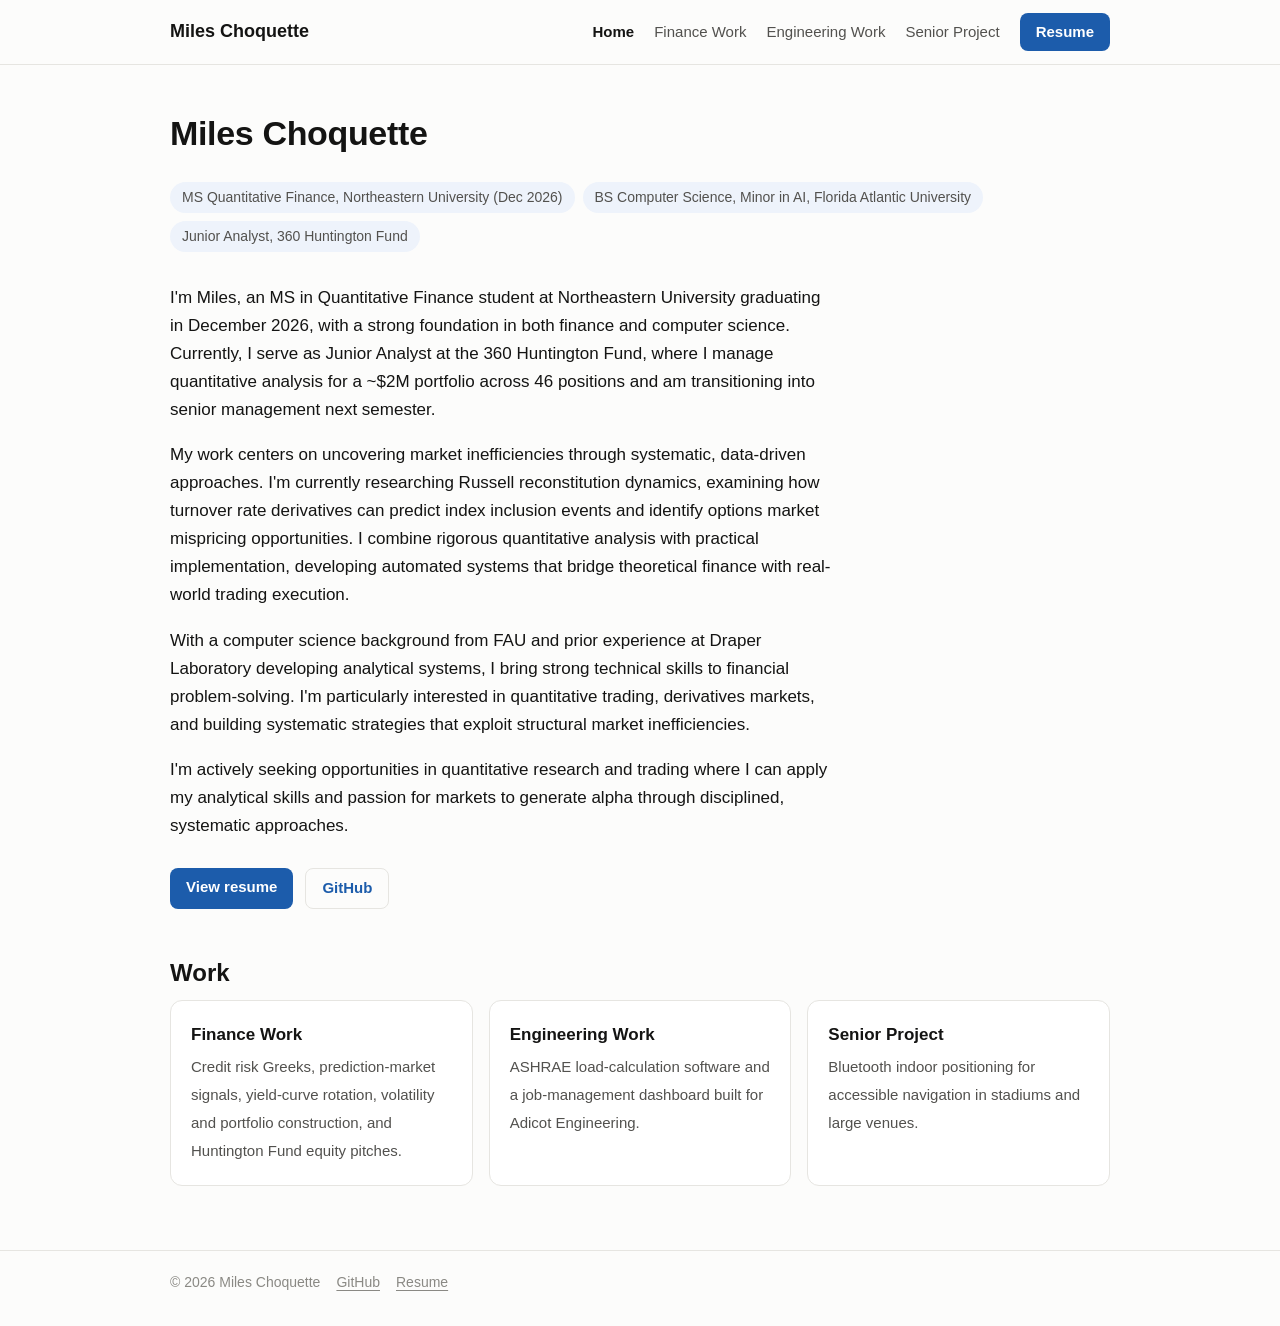
==== index.html @ 68f35447 "Personal site: home, finance, engineering, and senior project pages Co-Authored-By: Claude Opus 5.5 " ====
<!doctype html>
<html lang="en">
<head>
  <meta charset="utf-8">
  <meta name="viewport" content="width=device-width, initial-scale=1">
  <title>Miles Choquette</title>
  <meta name="description" content="Miles Choquette: MS Quantitative Finance candidate at Northeastern. Quantitative research, trading strategies, and engineering projects.">
  <link rel="stylesheet" href="style.css">
</head>
<body>
<header>
  <div class="wrap">
    <a class="brand" href="index.html">Miles Choquette</a>
    <nav>
      <a href="index.html" aria-current="page">Home</a>
      <a href="finance.html">Finance Work</a>
      <a href="engineering.html">Engineering Work</a>
      <a href="senior-project.html">Senior Project</a>
      <a class="btn" href="https://drive.google.com/file/d/146LsWLVDyXKTQqNLFplRzVCijI4Rd71R/view" target="_blank" rel="noopener">Resume</a>
    </nav>
  </div>
</header>
<main>
  <div class="wrap">
  <section class="hero">
    <h1>Miles Choquette</h1>
    <ul class="creds">
      <li>MS Quantitative Finance, Northeastern University (Dec 2026)</li>
      <li>BS Computer Science, Minor in AI, Florida Atlantic University</li>
      <li>Junior Analyst, 360 Huntington Fund</li>
    </ul>
  </section>
  <section class="bio">
    <p>I'm Miles, an MS in Quantitative Finance student at Northeastern University graduating in December 2026, with a strong foundation in both finance and computer science. Currently, I serve as Junior Analyst at the 360 Huntington Fund, where I manage quantitative analysis for a ~$2M portfolio across 46 positions and am transitioning into senior management next semester.</p>
    <p>My work centers on uncovering market inefficiencies through systematic, data-driven approaches. I'm currently researching Russell reconstitution dynamics, examining how turnover rate derivatives can predict index inclusion events and identify options market mispricing opportunities. I combine rigorous quantitative analysis with practical implementation, developing automated systems that bridge theoretical finance with real-world trading execution.</p>
    <p>With a computer science background from FAU and prior experience at Draper Laboratory developing analytical systems, I bring strong technical skills to financial problem-solving. I'm particularly interested in quantitative trading, derivatives markets, and building systematic strategies that exploit structural market inefficiencies.</p>
    <p>I'm actively seeking opportunities in quantitative research and trading where I can apply my analytical skills and passion for markets to generate alpha through disciplined, systematic approaches.</p>
  </section>
  <div class="actions">
    <a class="btn" href="https://drive.google.com/file/d/146LsWLVDyXKTQqNLFplRzVCijI4Rd71R/view" target="_blank" rel="noopener">View resume</a>
    <a class="btn ghost" href="https://github.com/mileschoquette" target="_blank" rel="noopener">GitHub</a>
  </div>
  <h2>Work</h2>
  <div class="grid">
    <a class="tile" href="finance.html"><strong>Finance Work</strong><span>Credit risk Greeks, prediction-market signals, yield-curve rotation, volatility and portfolio construction, and Huntington Fund equity pitches.</span></a>
    <a class="tile" href="engineering.html"><strong>Engineering Work</strong><span>ASHRAE load-calculation software and a job-management dashboard built for Adicot Engineering.</span></a>
    <a class="tile" href="senior-project.html"><strong>Senior Project</strong><span>Bluetooth indoor positioning for accessible navigation in stadiums and large venues.</span></a>
  </div>
  </div>
</main>
<footer>
  <div class="wrap">
    <span>&copy; 2026 Miles Choquette</span>
    <a href="https://github.com/mileschoquette" target="_blank" rel="noopener">GitHub</a>
    <a href="https://drive.google.com/file/d/146LsWLVDyXKTQqNLFplRzVCijI4Rd71R/view" target="_blank" rel="noopener">Resume</a>
  </div>
</footer>
</body>
</html>
---- style.css ----
:root {
  --bg: #fcfcfb;
  --surface: #ffffff;
  --ink: #141413;
  --ink-2: #52514e;
  --ink-3: #8a8984;
  --line: #e6e5e1;
  --accent: #1c5cab;
  --accent-ink: #ffffff;
  --tag: #eef3fb;
}
@media (prefers-color-scheme: dark) {
  :root {
    --bg: #141413;
    --surface: #1d1d1b;
    --ink: #f4f3ee;
    --ink-2: #c3c2b7;
    --ink-3: #8a8984;
    --line: #33332f;
    --accent: #6da7ec;
    --accent-ink: #0d1b2e;
    --tag: #1d2a3b;
  }
}

* { box-sizing: border-box; }
html { -webkit-text-size-adjust: 100%; }
body {
  margin: 0;
  background: var(--bg);
  color: var(--ink);
  font: 17px/1.65 -apple-system, BlinkMacSystemFont, "Segoe UI", Roboto, "Helvetica Neue", Arial, sans-serif;
}
a { color: var(--accent); text-underline-offset: 3px; }
img { max-width: 100%; height: auto; display: block; }
.wrap { max-width: 980px; margin: 0 auto; padding: 0 20px; }

/* header */
header { border-bottom: 1px solid var(--line); background: var(--bg); position: sticky; top: 0; z-index: 10; }
header .wrap { display: flex; align-items: center; gap: 24px; min-height: 64px; flex-wrap: wrap; padding-top: 8px; padding-bottom: 8px; }
.brand { font-weight: 700; font-size: 18px; color: var(--ink); text-decoration: none; margin-right: auto; }
nav { display: flex; gap: 20px; flex-wrap: wrap; align-items: center; }
nav a { color: var(--ink-2); text-decoration: none; font-size: 15px; }
nav a:hover, nav a[aria-current="page"] { color: var(--ink); }
nav a[aria-current="page"] { font-weight: 600; }
.btn {
  display: inline-block; padding: 7px 16px; border-radius: 8px; font-size: 15px; font-weight: 600;
  background: var(--accent); color: var(--accent-ink) !important; text-decoration: none;
}
.btn.ghost { background: transparent; color: var(--accent) !important; border: 1px solid var(--line); }

/* page */
main { padding: 48px 0 64px; }
h1 { font-size: 34px; line-height: 1.2; margin: 0 0 8px; letter-spacing: -0.01em; }
h2 { font-size: 24px; line-height: 1.3; margin: 0 0 12px; }
h3 { font-size: 15px; text-transform: uppercase; letter-spacing: 0.06em; color: var(--ink-3); margin: 24px 0 8px; }
.lede { color: var(--ink-2); font-size: 18px; margin: 0 0 40px; }

/* home */
.hero { display: grid; gap: 8px; margin-bottom: 32px; }
.creds { display: flex; flex-wrap: wrap; gap: 8px; margin: 12px 0 0; padding: 0; list-style: none; }
.creds li { background: var(--tag); padding: 4px 12px; border-radius: 999px; font-size: 14px; color: var(--ink-2); }
.bio p { max-width: 70ch; }
.actions { display: flex; gap: 12px; flex-wrap: wrap; margin: 28px 0 48px; }
.grid { display: grid; grid-template-columns: repeat(auto-fit, minmax(260px, 1fr)); gap: 16px; }
.tile { background: var(--surface); border: 1px solid var(--line); border-radius: 12px; padding: 20px; text-decoration: none; color: var(--ink); }
.tile:hover { border-color: var(--accent); }
.tile strong { display: block; margin-bottom: 4px; }
.tile span { color: var(--ink-2); font-size: 15px; }

/* project cards */
.project { background: var(--surface); border: 1px solid var(--line); border-radius: 14px; padding: 28px; margin-bottom: 28px; }
.project p { margin: 0 0 14px; max-width: 75ch; }
.project ul { margin: 0 0 14px; padding-left: 20px; max-width: 75ch; }
.project li { margin-bottom: 4px; }
.project .tags, .tags { display: flex; flex-wrap: wrap; gap: 6px; margin: 0 0 16px; padding: 0; list-style: none; }
.tags li { background: var(--tag); color: var(--ink-2); font-size: 13px; padding: 2px 10px; border-radius: 999px; margin: 0; }
.links { display: flex; flex-wrap: wrap; gap: 10px; margin-top: 18px; }
.gallery { display: grid; grid-template-columns: repeat(auto-fit, minmax(240px, 1fr)); gap: 12px; margin-top: 20px; }
.gallery a { display: block; border: 1px solid var(--line); border-radius: 8px; overflow: hidden; background: #fff; }
.gallery img { width: 100%; height: 200px; object-fit: contain; }
.gallery.wide { grid-template-columns: 1fr; }
.gallery.wide img { height: auto; }
.section-label { margin: 48px 0 16px; }
.new { font-size: 12px; font-weight: 700; color: var(--accent); text-transform: uppercase; letter-spacing: 0.06em; margin-left: 8px; vertical-align: middle; }

footer { border-top: 1px solid var(--line); color: var(--ink-3); font-size: 14px; }
footer .wrap { padding-top: 20px; padding-bottom: 32px; display: flex; gap: 16px; flex-wrap: wrap; }
footer a { color: var(--ink-3); }

@media (max-width: 640px) {
  body { font-size: 16px; }
  h1 { font-size: 28px; }
  main { padding-top: 32px; }
  .project { padding: 20px; }
  header { position: static; }
  header .wrap { gap: 10px 18px; }
}
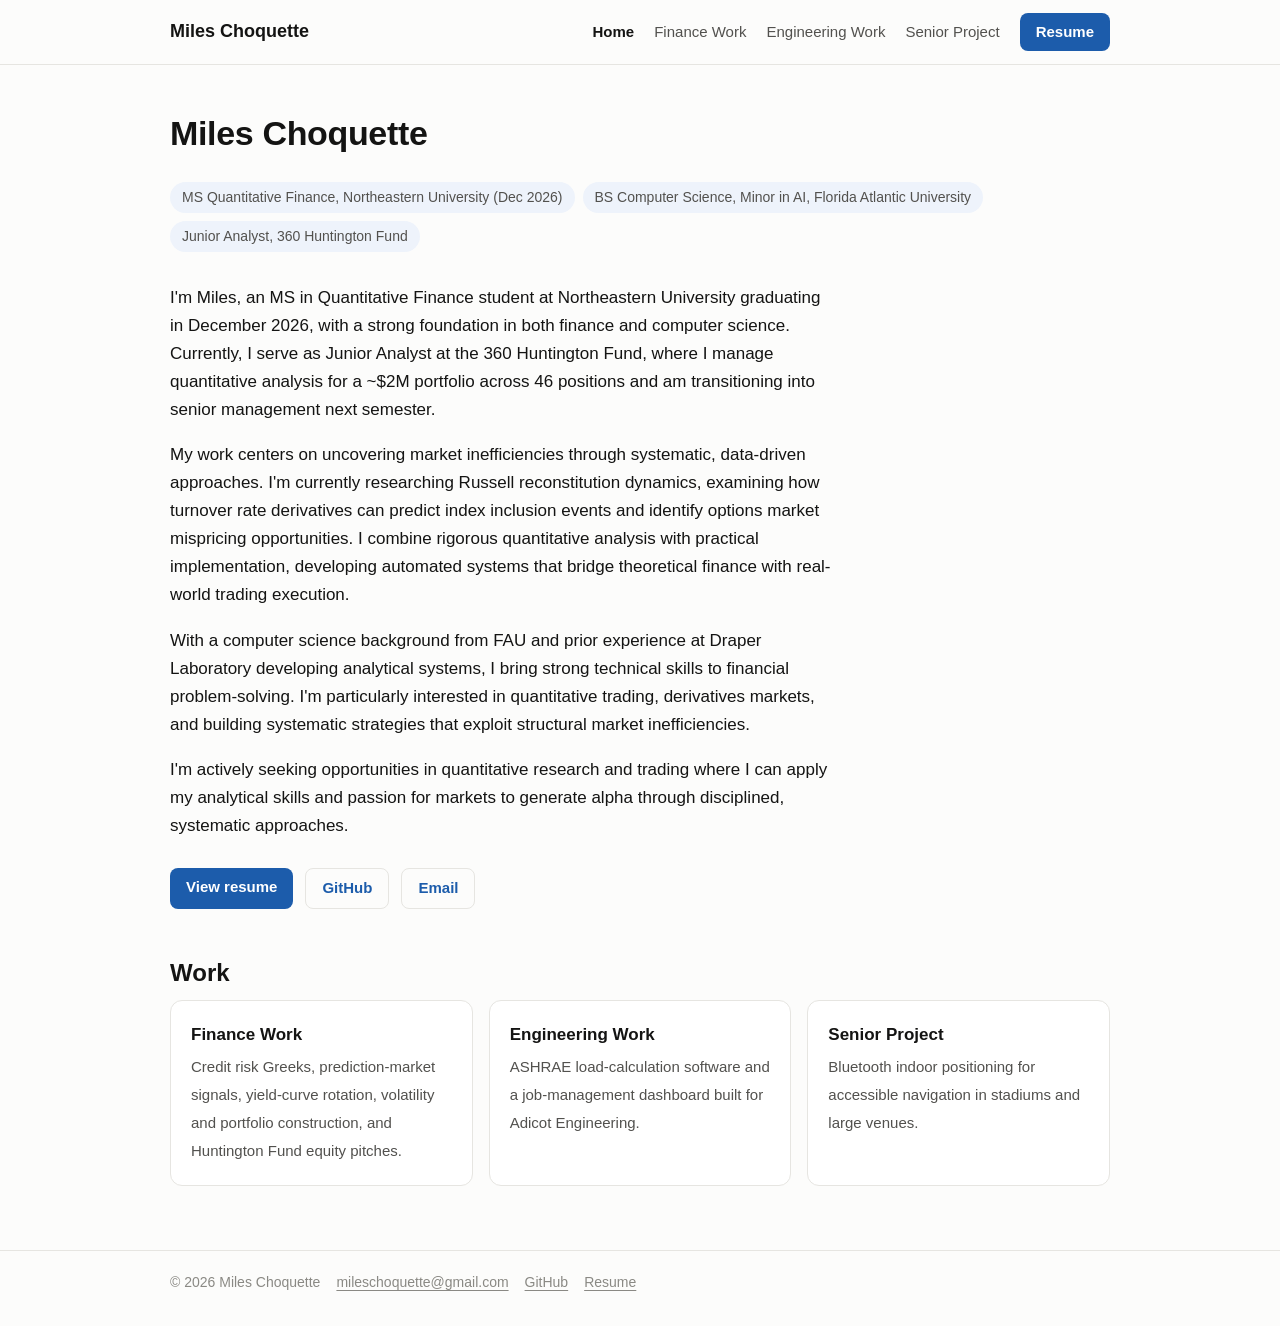
==== commit 4807824a: "Add email contact link Co-Authored-By: Claude Opus 5.5 <noreply@anthropic.com>" ====
--- a/index.html
+++ b/index.html
@@ -39,6 +39,7 @@
   <div class="actions">
     <a class="btn" href="https://drive.google.com/file/d/146LsWLVDyXKTQqNLFplRzVCijI4Rd71R/view" target="_blank" rel="noopener">View resume</a>
     <a class="btn ghost" href="https://github.com/mileschoquette" target="_blank" rel="noopener">GitHub</a>
+    <a class="btn ghost" href="mailto:mileschoquette@gmail.com">Email</a>
   </div>
   <h2>Work</h2>
   <div class="grid">
@@ -51,6 +52,7 @@
 <footer>
   <div class="wrap">
     <span>&copy; 2026 Miles Choquette</span>
+    <a href="mailto:mileschoquette@gmail.com">mileschoquette@gmail.com</a>
     <a href="https://github.com/mileschoquette" target="_blank" rel="noopener">GitHub</a>
     <a href="https://drive.google.com/file/d/146LsWLVDyXKTQqNLFplRzVCijI4Rd71R/view" target="_blank" rel="noopener">Resume</a>
   </div>
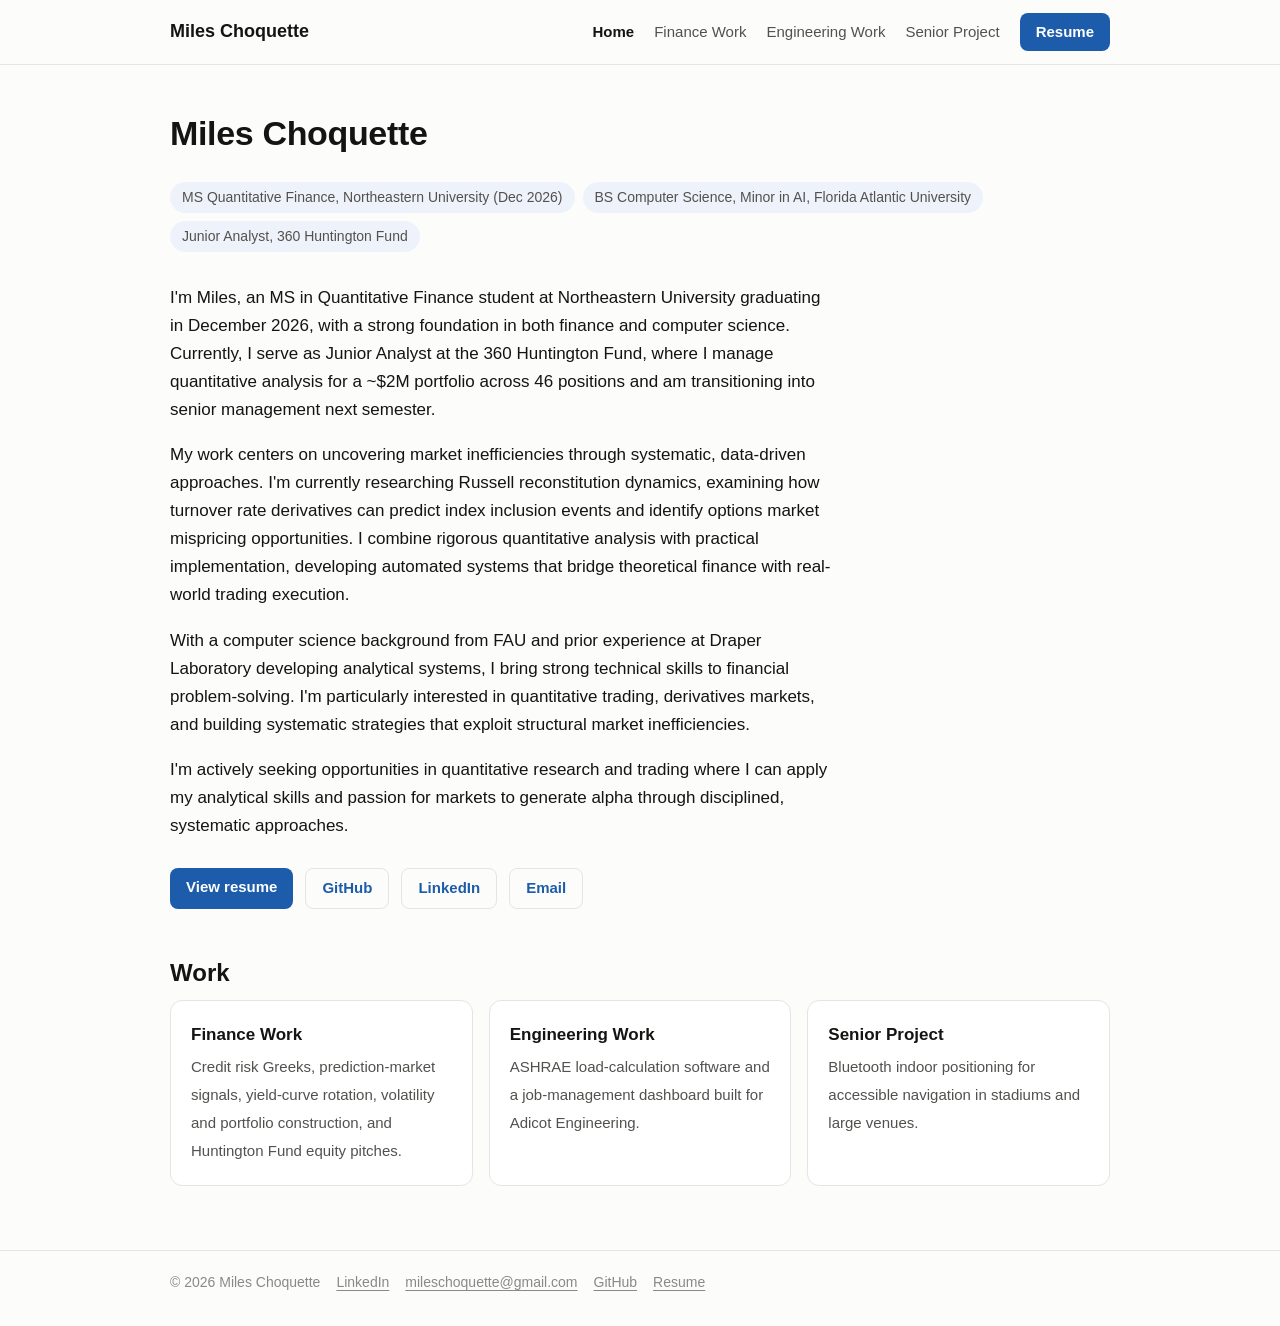
==== commit 35b5ce36: "Add LinkedIn link Co-Authored-By: Claude Opus 5.5 <noreply@anthropic.com>" ====
--- a/index.html
+++ b/index.html
@@ -39,6 +39,7 @@
   <div class="actions">
     <a class="btn" href="https://drive.google.com/file/d/146LsWLVDyXKTQqNLFplRzVCijI4Rd71R/view" target="_blank" rel="noopener">View resume</a>
     <a class="btn ghost" href="https://github.com/mileschoquette" target="_blank" rel="noopener">GitHub</a>
+    <a class="btn ghost" href="https://www.linkedin.com/in/miles-choquette-372b52296" target="_blank" rel="noopener">LinkedIn</a>
     <a class="btn ghost" href="mailto:mileschoquette@gmail.com">Email</a>
   </div>
   <h2>Work</h2>
@@ -52,6 +53,7 @@
 <footer>
   <div class="wrap">
     <span>&copy; 2026 Miles Choquette</span>
+    <a href="https://www.linkedin.com/in/miles-choquette-372b52296" target="_blank" rel="noopener">LinkedIn</a>
     <a href="mailto:mileschoquette@gmail.com">mileschoquette@gmail.com</a>
     <a href="https://github.com/mileschoquette" target="_blank" rel="noopener">GitHub</a>
     <a href="https://drive.google.com/file/d/146LsWLVDyXKTQqNLFplRzVCijI4Rd71R/view" target="_blank" rel="noopener">Resume</a>
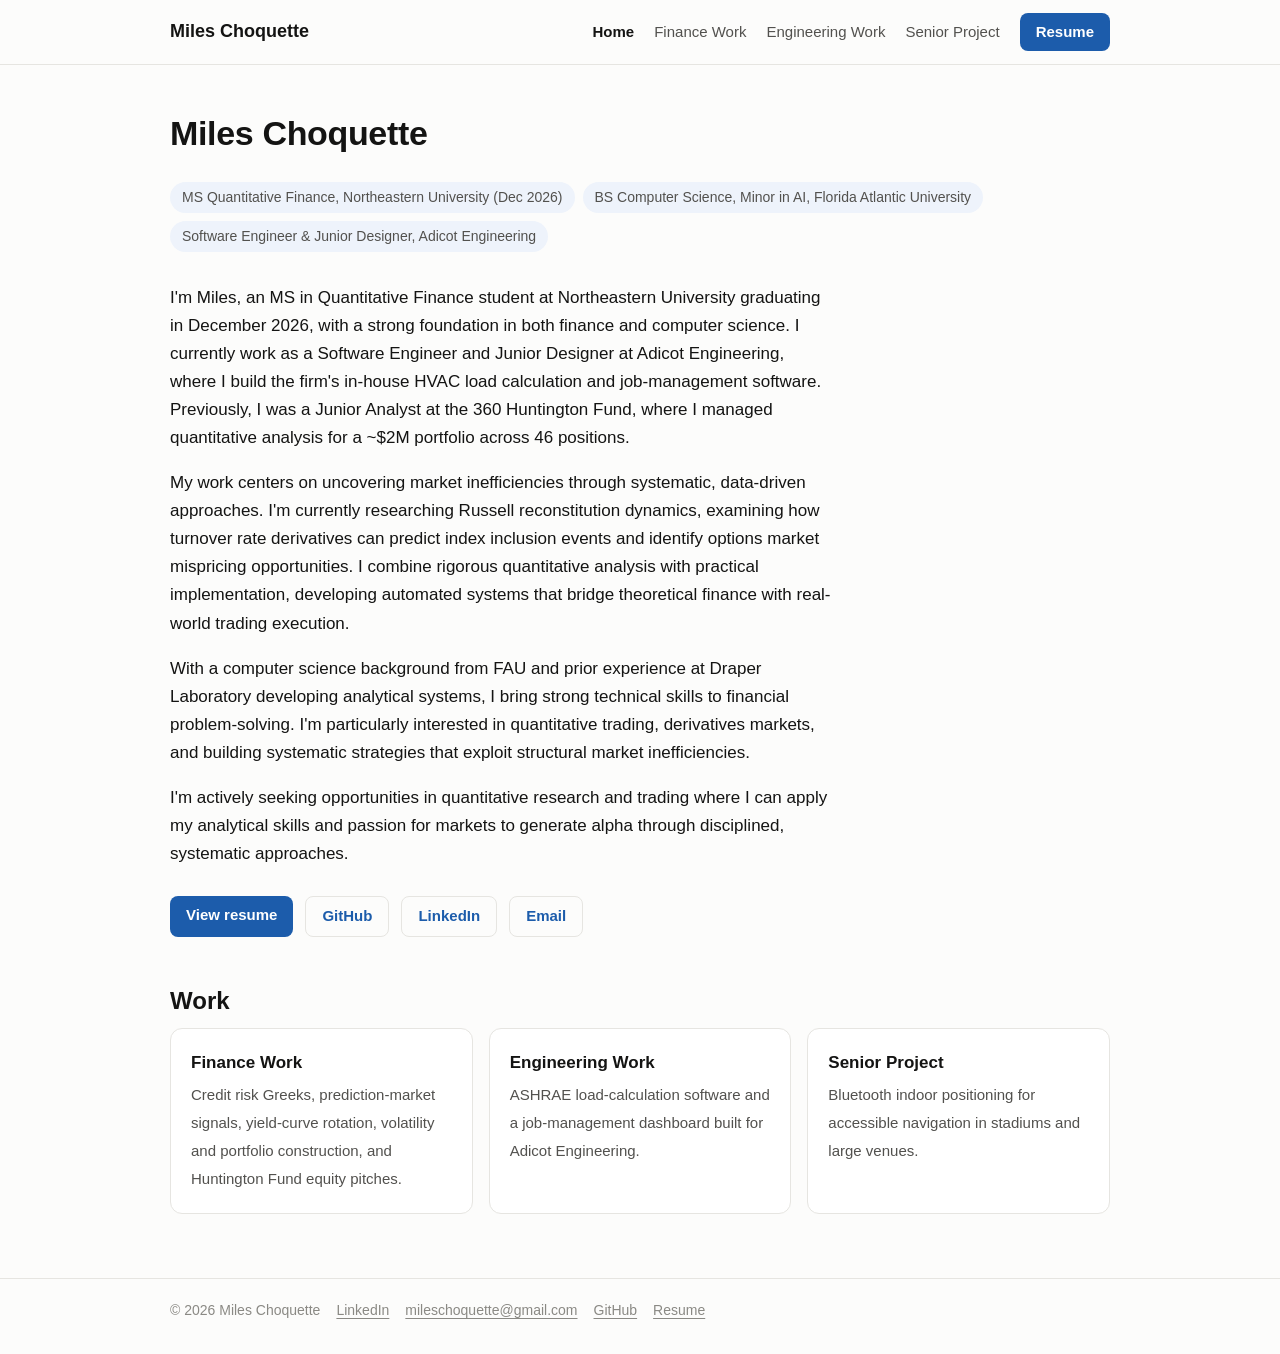
==== commit 20fcb785: "Update intro: current role at Adicot Engineering Co-Authored-By: Claude Opus 5.5 <noreply@anthropic." ====
--- a/index.html
+++ b/index.html
@@ -27,11 +27,11 @@
     <ul class="creds">
       <li>MS Quantitative Finance, Northeastern University (Dec 2026)</li>
       <li>BS Computer Science, Minor in AI, Florida Atlantic University</li>
-      <li>Junior Analyst, 360 Huntington Fund</li>
+      <li>Software Engineer &amp; Junior Designer, Adicot Engineering</li>
     </ul>
   </section>
   <section class="bio">
-    <p>I'm Miles, an MS in Quantitative Finance student at Northeastern University graduating in December 2026, with a strong foundation in both finance and computer science. Currently, I serve as Junior Analyst at the 360 Huntington Fund, where I manage quantitative analysis for a ~$2M portfolio across 46 positions and am transitioning into senior management next semester.</p>
+    <p>I'm Miles, an MS in Quantitative Finance student at Northeastern University graduating in December 2026, with a strong foundation in both finance and computer science. I currently work as a Software Engineer and Junior Designer at Adicot Engineering, where I build the firm's in-house HVAC load calculation and job-management software. Previously, I was a Junior Analyst at the 360 Huntington Fund, where I managed quantitative analysis for a ~$2M portfolio across 46 positions.</p>
     <p>My work centers on uncovering market inefficiencies through systematic, data-driven approaches. I'm currently researching Russell reconstitution dynamics, examining how turnover rate derivatives can predict index inclusion events and identify options market mispricing opportunities. I combine rigorous quantitative analysis with practical implementation, developing automated systems that bridge theoretical finance with real-world trading execution.</p>
     <p>With a computer science background from FAU and prior experience at Draper Laboratory developing analytical systems, I bring strong technical skills to financial problem-solving. I'm particularly interested in quantitative trading, derivatives markets, and building systematic strategies that exploit structural market inefficiencies.</p>
     <p>I'm actively seeking opportunities in quantitative research and trading where I can apply my analytical skills and passion for markets to generate alpha through disciplined, systematic approaches.</p>
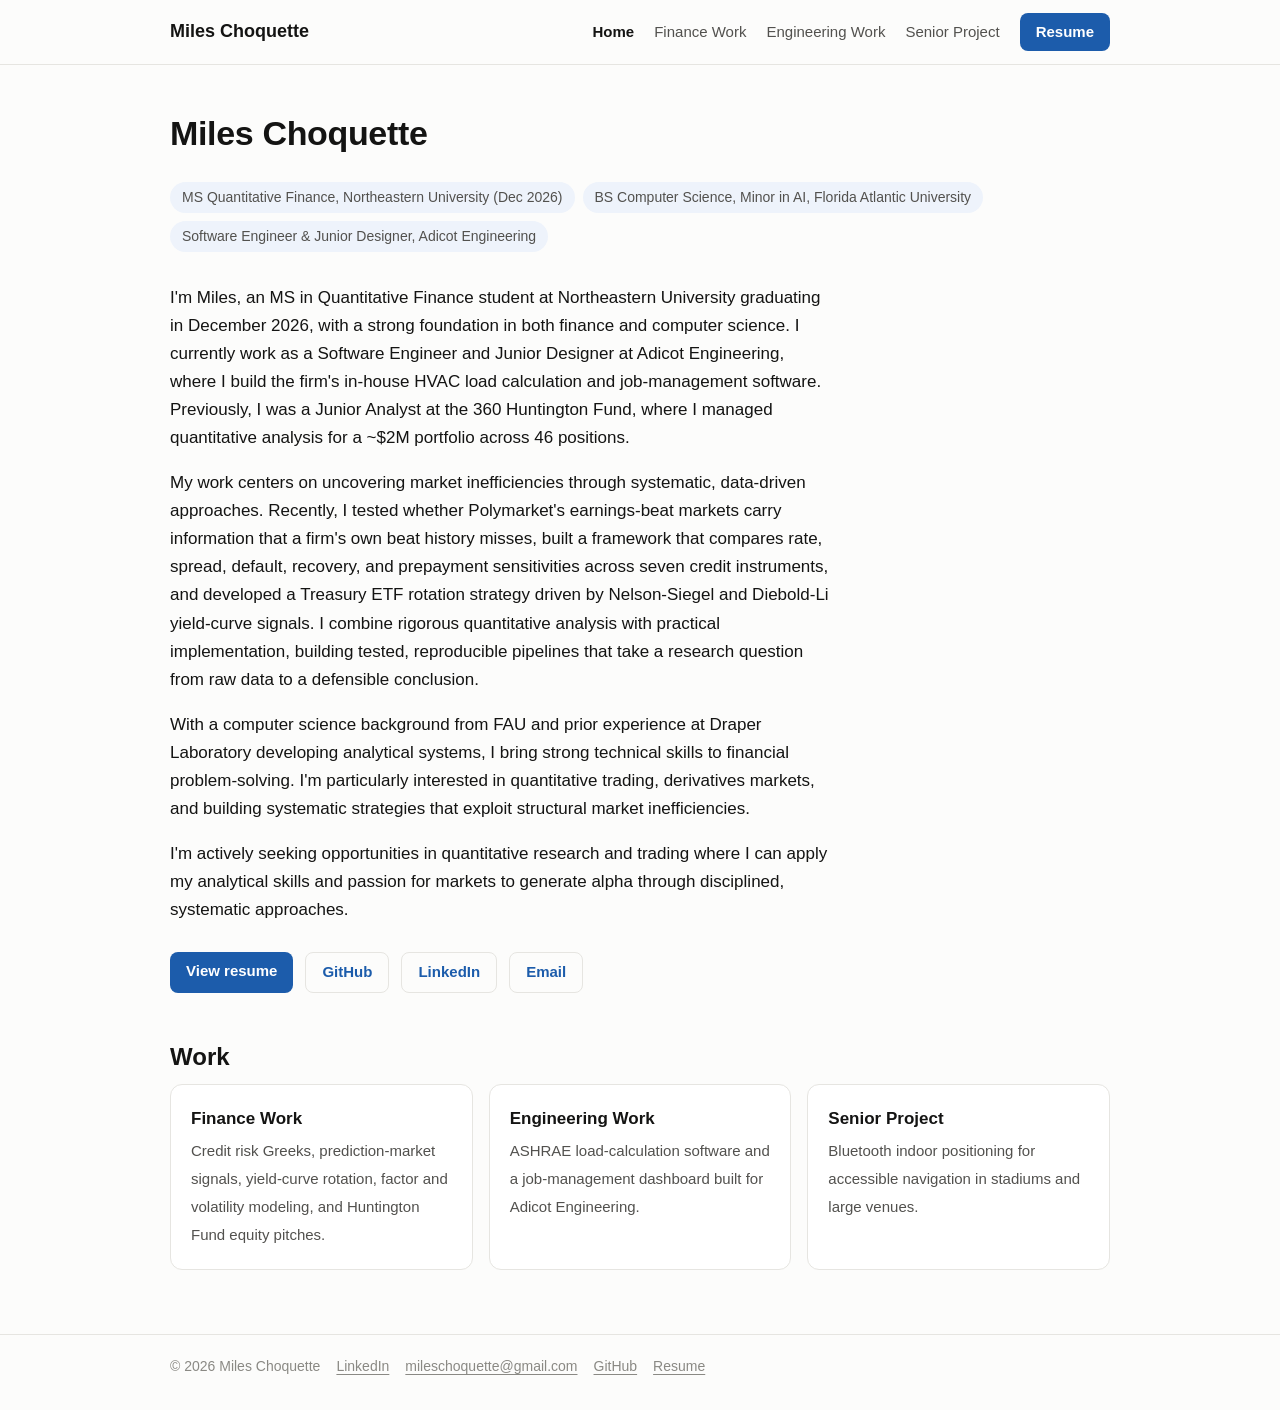
==== commit 12a62c60: "Replace research paragraph; remove unfinished SVXY and homework projects Co-Authored-By: Claude Opus" ====
--- a/index.html
+++ b/index.html
@@ -32,7 +32,7 @@
   </section>
   <section class="bio">
     <p>I'm Miles, an MS in Quantitative Finance student at Northeastern University graduating in December 2026, with a strong foundation in both finance and computer science. I currently work as a Software Engineer and Junior Designer at Adicot Engineering, where I build the firm's in-house HVAC load calculation and job-management software. Previously, I was a Junior Analyst at the 360 Huntington Fund, where I managed quantitative analysis for a ~$2M portfolio across 46 positions.</p>
-    <p>My work centers on uncovering market inefficiencies through systematic, data-driven approaches. I'm currently researching Russell reconstitution dynamics, examining how turnover rate derivatives can predict index inclusion events and identify options market mispricing opportunities. I combine rigorous quantitative analysis with practical implementation, developing automated systems that bridge theoretical finance with real-world trading execution.</p>
+    <p>My work centers on uncovering market inefficiencies through systematic, data-driven approaches. Recently, I tested whether Polymarket's earnings-beat markets carry information that a firm's own beat history misses, built a framework that compares rate, spread, default, recovery, and prepayment sensitivities across seven credit instruments, and developed a Treasury ETF rotation strategy driven by Nelson-Siegel and Diebold-Li yield-curve signals. I combine rigorous quantitative analysis with practical implementation, building tested, reproducible pipelines that take a research question from raw data to a defensible conclusion.</p>
     <p>With a computer science background from FAU and prior experience at Draper Laboratory developing analytical systems, I bring strong technical skills to financial problem-solving. I'm particularly interested in quantitative trading, derivatives markets, and building systematic strategies that exploit structural market inefficiencies.</p>
     <p>I'm actively seeking opportunities in quantitative research and trading where I can apply my analytical skills and passion for markets to generate alpha through disciplined, systematic approaches.</p>
   </section>
@@ -44,7 +44,7 @@
   </div>
   <h2>Work</h2>
   <div class="grid">
-    <a class="tile" href="finance.html"><strong>Finance Work</strong><span>Credit risk Greeks, prediction-market signals, yield-curve rotation, volatility and portfolio construction, and Huntington Fund equity pitches.</span></a>
+    <a class="tile" href="finance.html"><strong>Finance Work</strong><span>Credit risk Greeks, prediction-market signals, yield-curve rotation, factor and volatility modeling, and Huntington Fund equity pitches.</span></a>
     <a class="tile" href="engineering.html"><strong>Engineering Work</strong><span>ASHRAE load-calculation software and a job-management dashboard built for Adicot Engineering.</span></a>
     <a class="tile" href="senior-project.html"><strong>Senior Project</strong><span>Bluetooth indoor positioning for accessible navigation in stadiums and large venues.</span></a>
   </div>
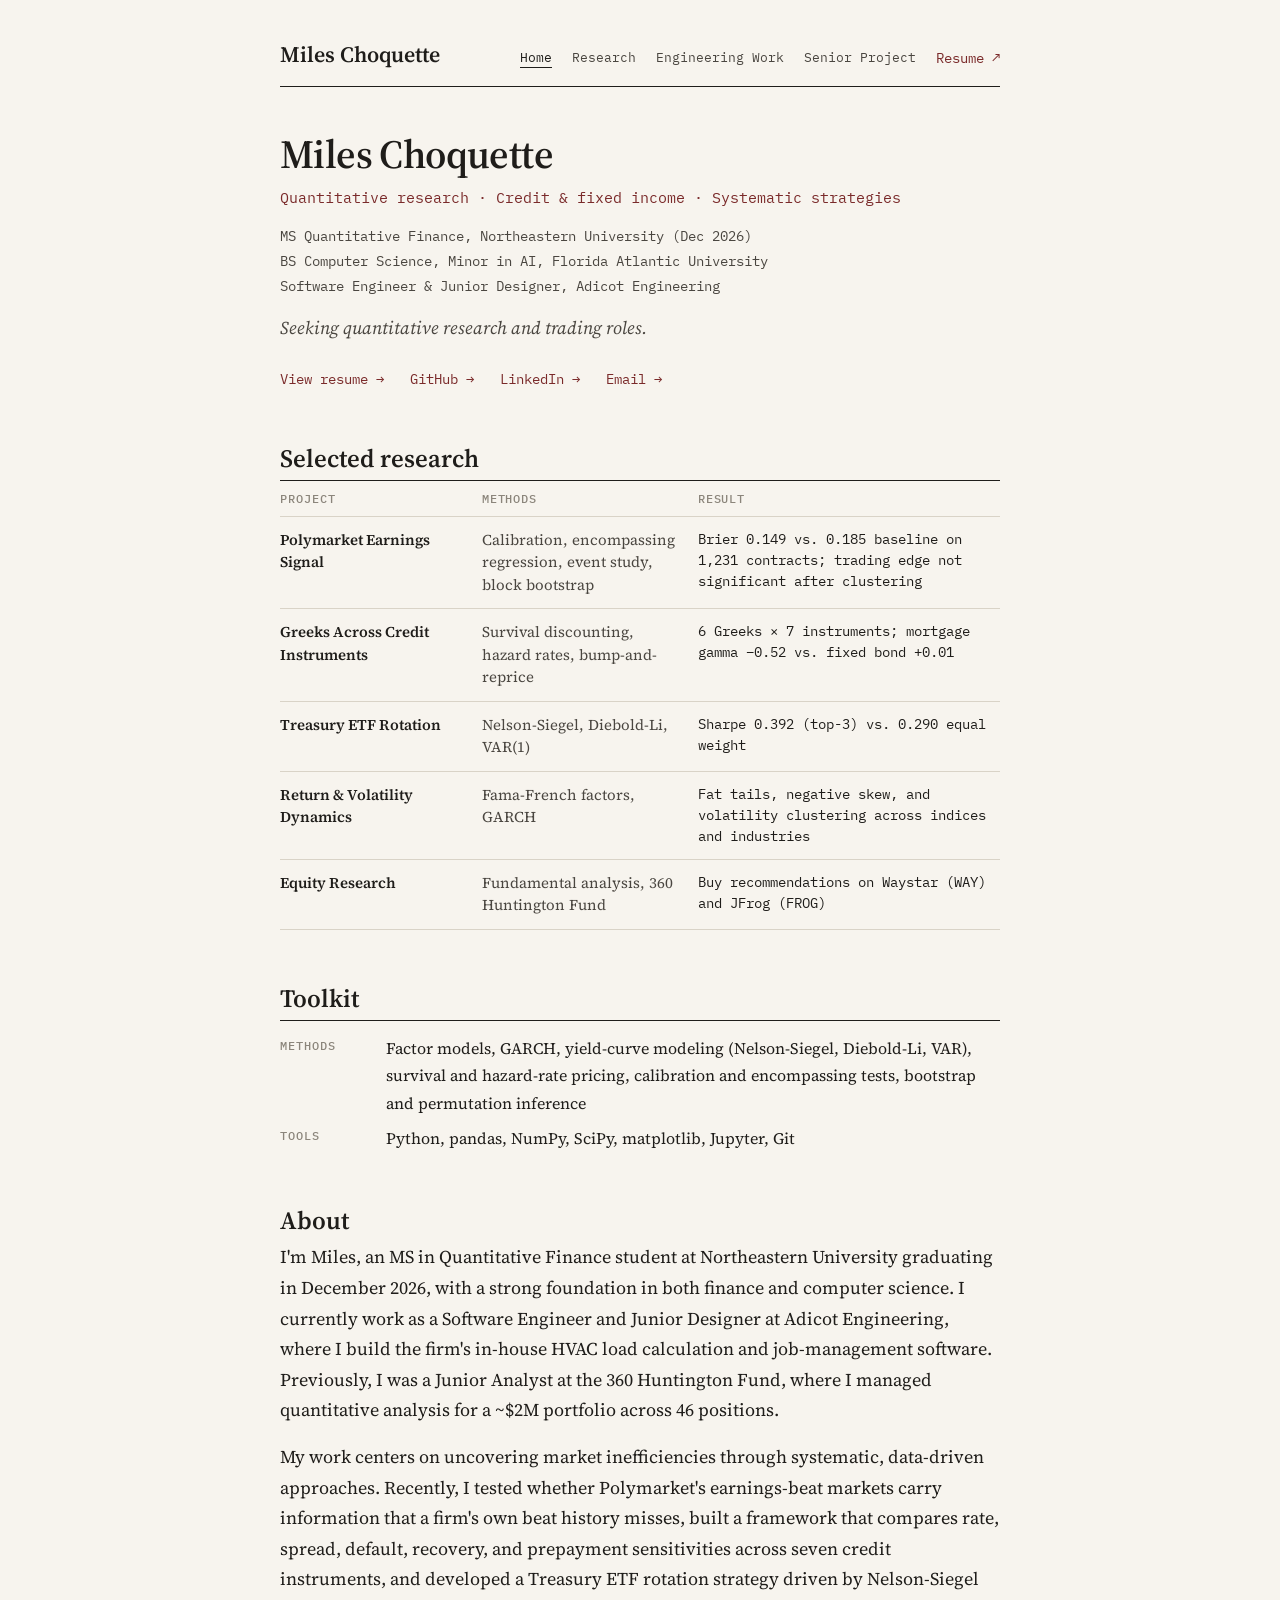
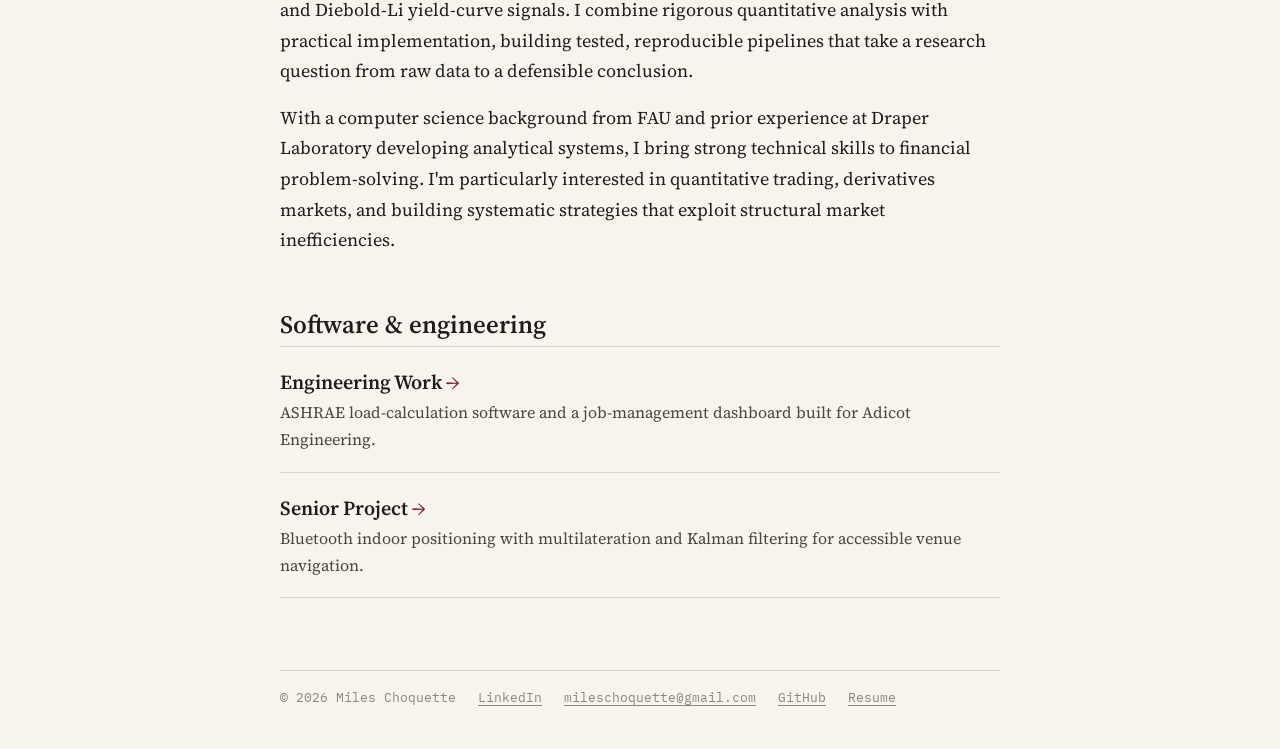
==== commit 3a319107: "Position site for quant roles: research table, toolkit, results lines Co-Authored-By: Claude Opus 5." ====
--- a/index.html
+++ b/index.html
@@ -3,7 +3,7 @@
 <head>
   <meta charset="utf-8">
   <meta name="viewport" content="width=device-width, initial-scale=1">
-  <title>Miles Choquette</title>
+  <title>Miles Choquette | Quantitative Research</title>
   <meta name="description" content="Miles Choquette: MS Quantitative Finance candidate at Northeastern. Quantitative research, trading strategies, and engineering projects.">
   <link rel="stylesheet" href="style.css">
 </head>
@@ -13,7 +13,7 @@
     <a class="brand" href="index.html">Miles Choquette</a>
     <nav>
       <a href="index.html" aria-current="page">Home</a>
-      <a href="finance.html">Finance Work</a>
+      <a href="finance.html">Research</a>
       <a href="engineering.html">Engineering Work</a>
       <a href="senior-project.html">Senior Project</a>
       <a class="btn" href="https://drive.google.com/file/d/146LsWLVDyXKTQqNLFplRzVCijI4Rd71R/view" target="_blank" rel="noopener">Resume</a>
@@ -24,17 +24,13 @@
   <div class="wrap">
   <section class="hero">
     <h1>Miles Choquette</h1>
+    <p class="tagline">Quantitative research &middot; Credit &amp; fixed income &middot; Systematic strategies</p>
     <ul class="creds">
       <li>MS Quantitative Finance, Northeastern University (Dec 2026)</li>
       <li>BS Computer Science, Minor in AI, Florida Atlantic University</li>
       <li>Software Engineer &amp; Junior Designer, Adicot Engineering</li>
     </ul>
-  </section>
-  <section class="bio">
-    <p>I'm Miles, an MS in Quantitative Finance student at Northeastern University graduating in December 2026, with a strong foundation in both finance and computer science. I currently work as a Software Engineer and Junior Designer at Adicot Engineering, where I build the firm's in-house HVAC load calculation and job-management software. Previously, I was a Junior Analyst at the 360 Huntington Fund, where I managed quantitative analysis for a ~$2M portfolio across 46 positions.</p>
-    <p>My work centers on uncovering market inefficiencies through systematic, data-driven approaches. Recently, I tested whether Polymarket's earnings-beat markets carry information that a firm's own beat history misses, built a framework that compares rate, spread, default, recovery, and prepayment sensitivities across seven credit instruments, and developed a Treasury ETF rotation strategy driven by Nelson-Siegel and Diebold-Li yield-curve signals. I combine rigorous quantitative analysis with practical implementation, building tested, reproducible pipelines that take a research question from raw data to a defensible conclusion.</p>
-    <p>With a computer science background from FAU and prior experience at Draper Laboratory developing analytical systems, I bring strong technical skills to financial problem-solving. I'm particularly interested in quantitative trading, derivatives markets, and building systematic strategies that exploit structural market inefficiencies.</p>
-    <p>I'm actively seeking opportunities in quantitative research and trading where I can apply my analytical skills and passion for markets to generate alpha through disciplined, systematic approaches.</p>
+    <p class="seeking">Seeking quantitative research and trading roles.</p>
   </section>
   <div class="actions">
     <a class="btn" href="https://drive.google.com/file/d/146LsWLVDyXKTQqNLFplRzVCijI4Rd71R/view" target="_blank" rel="noopener">View resume</a>
@@ -42,11 +38,32 @@
     <a class="btn ghost" href="https://www.linkedin.com/in/miles-choquette-372b52296" target="_blank" rel="noopener">LinkedIn</a>
     <a class="btn ghost" href="mailto:mileschoquette@gmail.com">Email</a>
   </div>
-  <h2>Work</h2>
+  <h2>Selected research</h2>
+  <table class="research">
+    <thead><tr><th>Project</th><th>Methods</th><th>Result</th></tr></thead>
+    <tbody>
+      <tr><td><a href="finance.html#polymarket">Polymarket Earnings Signal</a></td><td>Calibration, encompassing regression, event study, block bootstrap</td><td>Brier 0.149 vs. 0.185 baseline on 1,231 contracts; trading edge not significant after clustering</td></tr>
+      <tr><td><a href="finance.html#credit-greeks">Greeks Across Credit Instruments</a></td><td>Survival discounting, hazard rates, bump-and-reprice</td><td>6 Greeks &times; 7 instruments; mortgage gamma &minus;0.52 vs. fixed bond +0.01</td></tr>
+      <tr><td><a href="finance.html#ns-dl">Treasury ETF Rotation</a></td><td>Nelson-Siegel, Diebold-Li, VAR(1)</td><td>Sharpe 0.392 (top-3) vs. 0.290 equal weight</td></tr>
+      <tr><td><a href="finance.html#qpm">Return &amp; Volatility Dynamics</a></td><td>Fama-French factors, GARCH</td><td>Fat tails, negative skew, and volatility clustering across indices and industries</td></tr>
+      <tr><td><a href="finance.html#equity">Equity Research</a></td><td>Fundamental analysis, 360 Huntington Fund</td><td>Buy recommendations on Waystar (WAY) and JFrog (FROG)</td></tr>
+    </tbody>
+  </table>
+  <h2>Toolkit</h2>
+  <dl class="toolkit">
+    <dt>Methods</dt><dd>Factor models, GARCH, yield-curve modeling (Nelson-Siegel, Diebold-Li, VAR), survival and hazard-rate pricing, calibration and encompassing tests, bootstrap and permutation inference</dd>
+    <dt>Tools</dt><dd>Python, pandas, NumPy, SciPy, matplotlib, Jupyter, Git</dd>
+  </dl>
+  <section class="bio">
+    <h2>About</h2>
+    <p>I'm Miles, an MS in Quantitative Finance student at Northeastern University graduating in December 2026, with a strong foundation in both finance and computer science. I currently work as a Software Engineer and Junior Designer at Adicot Engineering, where I build the firm's in-house HVAC load calculation and job-management software. Previously, I was a Junior Analyst at the 360 Huntington Fund, where I managed quantitative analysis for a ~$2M portfolio across 46 positions.</p>
+    <p>My work centers on uncovering market inefficiencies through systematic, data-driven approaches. Recently, I tested whether Polymarket's earnings-beat markets carry information that a firm's own beat history misses, built a framework that compares rate, spread, default, recovery, and prepayment sensitivities across seven credit instruments, and developed a Treasury ETF rotation strategy driven by Nelson-Siegel and Diebold-Li yield-curve signals. I combine rigorous quantitative analysis with practical implementation, building tested, reproducible pipelines that take a research question from raw data to a defensible conclusion.</p>
+    <p>With a computer science background from FAU and prior experience at Draper Laboratory developing analytical systems, I bring strong technical skills to financial problem-solving. I'm particularly interested in quantitative trading, derivatives markets, and building systematic strategies that exploit structural market inefficiencies.</p>
+  </section>
+  <h2>Software &amp; engineering</h2>
   <div class="grid">
-    <a class="tile" href="finance.html"><strong>Finance Work</strong><span>Credit risk Greeks, prediction-market signals, yield-curve rotation, factor and volatility modeling, and Huntington Fund equity pitches.</span></a>
     <a class="tile" href="engineering.html"><strong>Engineering Work</strong><span>ASHRAE load-calculation software and a job-management dashboard built for Adicot Engineering.</span></a>
-    <a class="tile" href="senior-project.html"><strong>Senior Project</strong><span>Bluetooth indoor positioning for accessible navigation in stadiums and large venues.</span></a>
+    <a class="tile" href="senior-project.html"><strong>Senior Project</strong><span>Bluetooth indoor positioning with multilateration and Kalman filtering for accessible venue navigation.</span></a>
   </div>
   </div>
 </main>
--- a/style.css
+++ b/style.css
@@ -1,25 +1,23 @@
+@import url("https://fonts.googleapis.com/css2?family=Source+Serif+4:ital,opsz,wght@0,8..60,400;0,8..60,600;1,8..60,400&family=IBM+Plex+Mono:wght@400;500&display=swap");
+
 :root {
-  --bg: #fcfcfb;
-  --surface: #ffffff;
-  --ink: #141413;
-  --ink-2: #52514e;
-  --ink-3: #8a8984;
-  --line: #e6e5e1;
-  --accent: #1c5cab;
-  --accent-ink: #ffffff;
-  --tag: #eef3fb;
+  --bg: #f7f4ee;
+  --ink: #1f1d1a;
+  --ink-2: #4a4640;
+  --ink-3: #8b857b;
+  --rule: #d9d3c7;
+  --accent: #7a2a2a;
+  --serif: "Source Serif 4", Georgia, "Times New Roman", serif;
+  --mono: "IBM Plex Mono", ui-monospace, Menlo, monospace;
 }
 @media (prefers-color-scheme: dark) {
   :root {
-    --bg: #141413;
-    --surface: #1d1d1b;
-    --ink: #f4f3ee;
-    --ink-2: #c3c2b7;
-    --ink-3: #8a8984;
-    --line: #33332f;
-    --accent: #6da7ec;
-    --accent-ink: #0d1b2e;
-    --tag: #1d2a3b;
+    --bg: #1b1a18;
+    --ink: #ebe6dc;
+    --ink-2: #c4bdb0;
+    --ink-3: #8b857b;
+    --rule: #3a3732;
+    --accent: #d99a8a;
   }
 }
 
@@ -29,70 +27,104 @@
   margin: 0;
   background: var(--bg);
   color: var(--ink);
-  font: 17px/1.65 -apple-system, BlinkMacSystemFont, "Segoe UI", Roboto, "Helvetica Neue", Arial, sans-serif;
+  font: 18px/1.7 var(--serif);
 }
-a { color: var(--accent); text-underline-offset: 3px; }
+a { color: var(--accent); text-decoration: underline; text-decoration-thickness: 1px; text-underline-offset: 3px; }
+a:hover { text-decoration-thickness: 2px; }
 img { max-width: 100%; height: auto; display: block; }
-.wrap { max-width: 980px; margin: 0 auto; padding: 0 20px; }
+.wrap { max-width: 760px; margin: 0 auto; padding: 0 20px; }
 
-/* header */
-header { border-bottom: 1px solid var(--line); background: var(--bg); position: sticky; top: 0; z-index: 10; }
-header .wrap { display: flex; align-items: center; gap: 24px; min-height: 64px; flex-wrap: wrap; padding-top: 8px; padding-bottom: 8px; }
-.brand { font-weight: 700; font-size: 18px; color: var(--ink); text-decoration: none; margin-right: auto; }
-nav { display: flex; gap: 20px; flex-wrap: wrap; align-items: center; }
-nav a { color: var(--ink-2); text-decoration: none; font-size: 15px; }
-nav a:hover, nav a[aria-current="page"] { color: var(--ink); }
-nav a[aria-current="page"] { font-weight: 600; }
-.btn {
-  display: inline-block; padding: 7px 16px; border-radius: 8px; font-size: 15px; font-weight: 600;
-  background: var(--accent); color: var(--accent-ink) !important; text-decoration: none;
-}
-.btn.ghost { background: transparent; color: var(--accent) !important; border: 1px solid var(--line); }
+/* header: plain masthead, not sticky */
+header .wrap { display: flex; align-items: baseline; justify-content: space-between; gap: 8px 28px; flex-wrap: wrap; padding-top: 36px; padding-bottom: 14px; background: linear-gradient(var(--ink), var(--ink)) center bottom / calc(100% - 40px) 1px no-repeat; }
+.brand { font-size: 22px; font-weight: 600; color: var(--ink); text-decoration: none; }
+nav { display: flex; gap: 6px 20px; flex-wrap: wrap; font: 13px/1.4 var(--mono); }
+nav a { color: var(--ink-2); text-decoration: none; }
+nav a:hover { color: var(--accent); }
+nav a[aria-current="page"] { color: var(--ink); text-decoration: underline; text-underline-offset: 5px; }
 
-/* page */
-main { padding: 48px 0 64px; }
-h1 { font-size: 34px; line-height: 1.2; margin: 0 0 8px; letter-spacing: -0.01em; }
-h2 { font-size: 24px; line-height: 1.3; margin: 0 0 12px; }
-h3 { font-size: 15px; text-transform: uppercase; letter-spacing: 0.06em; color: var(--ink-3); margin: 24px 0 8px; }
-.lede { color: var(--ink-2); font-size: 18px; margin: 0 0 40px; }
+/* "buttons" read as text links with an arrow */
+.btn { font: 14px/1.4 var(--mono); color: var(--accent); text-decoration: none; }
+.btn::after { content: " \2192"; }
+.btn:hover { text-decoration: underline; }
+nav .btn { color: var(--accent); }
+nav .btn::after { content: " \2197"; }
+
+main { padding: 44px 0 72px; }
+h1 { font-size: 40px; line-height: 1.15; font-weight: 600; margin: 0 0 10px; letter-spacing: -0.015em; }
+h2 { font-size: 25px; line-height: 1.3; font-weight: 600; margin: 0 0 6px; }
+h3 { font-size: 18px; font-style: italic; font-weight: 400; color: var(--ink-2); margin: 22px 0 6px; }
+p { margin: 0 0 16px; }
+.lede { font-style: italic; color: var(--ink-2); font-size: 19px; margin-bottom: 36px; }
 
 /* home */
-.hero { display: grid; gap: 8px; margin-bottom: 32px; }
-.creds { display: flex; flex-wrap: wrap; gap: 8px; margin: 12px 0 0; padding: 0; list-style: none; }
-.creds li { background: var(--tag); padding: 4px 12px; border-radius: 999px; font-size: 14px; color: var(--ink-2); }
-.bio p { max-width: 70ch; }
-.actions { display: flex; gap: 12px; flex-wrap: wrap; margin: 28px 0 48px; }
-.grid { display: grid; grid-template-columns: repeat(auto-fit, minmax(260px, 1fr)); gap: 16px; }
-.tile { background: var(--surface); border: 1px solid var(--line); border-radius: 12px; padding: 20px; text-decoration: none; color: var(--ink); }
-.tile:hover { border-color: var(--accent); }
-.tile strong { display: block; margin-bottom: 4px; }
-.tile span { color: var(--ink-2); font-size: 15px; }
+.hero { margin-bottom: 26px; }
+.creds { list-style: none; padding: 0; margin: 14px 0 0; font: 14px/1.8 var(--mono); color: var(--ink-2); }
+.actions { display: flex; gap: 8px 26px; flex-wrap: wrap; margin: 22px 0 8px; }
+.grid { border-top: 1px solid var(--rule); }
+.tile { display: block; padding: 18px 0; border-bottom: 1px solid var(--rule); text-decoration: none; color: var(--ink); }
+.tile strong { font-weight: 600; font-size: 20px; }
+.tile strong::after { content: " \2192"; color: var(--accent); }
+.tile span { display: block; color: var(--ink-2); font-size: 16px; }
+.tile:hover strong { color: var(--accent); }
 
-/* project cards */
-.project { background: var(--surface); border: 1px solid var(--line); border-radius: 14px; padding: 28px; margin-bottom: 28px; }
-.project p { margin: 0 0 14px; max-width: 75ch; }
-.project ul { margin: 0 0 14px; padding-left: 20px; max-width: 75ch; }
-.project li { margin-bottom: 4px; }
-.project .tags, .tags { display: flex; flex-wrap: wrap; gap: 6px; margin: 0 0 16px; padding: 0; list-style: none; }
-.tags li { background: var(--tag); color: var(--ink-2); font-size: 13px; padding: 2px 10px; border-radius: 999px; margin: 0; }
-.links { display: flex; flex-wrap: wrap; gap: 10px; margin-top: 18px; }
-.gallery { display: grid; grid-template-columns: repeat(auto-fit, minmax(240px, 1fr)); gap: 12px; margin-top: 20px; }
-.gallery a { display: block; border: 1px solid var(--line); border-radius: 8px; overflow: hidden; background: #fff; }
-.gallery img { width: 100%; height: 200px; object-fit: contain; }
+/* projects: separated by rules, no boxes */
+.project { padding: 34px 0 30px; border-top: 1px solid var(--rule); }
+.project:first-of-type { border-top: 0; padding-top: 0; }
+.project ul { padding-left: 20px; margin: 0 0 16px; }
+.project li { margin-bottom: 6px; }
+.project li::marker { color: var(--ink-3); }
+.project .tags, .tags { list-style: none; padding: 0; margin: 0 0 14px; display: flex; flex-wrap: wrap; font: 13px/1.6 var(--mono); color: var(--ink-3); }
+.tags li { margin: 0; }
+.tags li + li::before { content: "\00b7"; margin: 0 8px; }
+.new { font: 12px var(--mono); color: var(--accent); margin-left: 10px; vertical-align: 3px; font-weight: 400; }
+.links { display: flex; flex-wrap: wrap; gap: 6px 26px; margin-top: 16px; }
+
+.gallery { display: grid; grid-template-columns: repeat(auto-fit, minmax(220px, 1fr)); gap: 14px; margin: 22px 0 6px; }
+.gallery a { display: block; background: #fff; border: 1px solid var(--rule); padding: 6px; }
+.gallery img { width: 100%; height: 180px; object-fit: contain; }
 .gallery.wide { grid-template-columns: 1fr; }
 .gallery.wide img { height: auto; }
-.section-label { margin: 48px 0 16px; }
-.new { font-size: 12px; font-weight: 700; color: var(--accent); text-transform: uppercase; letter-spacing: 0.06em; margin-left: 8px; vertical-align: middle; }
+.section-label { margin: 56px 0 4px; padding-bottom: 8px; font-size: 14px; font-family: var(--mono); font-weight: 500; text-transform: uppercase; letter-spacing: 0.08em; color: var(--ink-3); border-bottom: 1px solid var(--ink); }
+.section-label + .project { border-top: 0; }
 
-footer { border-top: 1px solid var(--line); color: var(--ink-3); font-size: 14px; }
-footer .wrap { padding-top: 20px; padding-bottom: 32px; display: flex; gap: 16px; flex-wrap: wrap; }
+footer .wrap { background: linear-gradient(var(--rule), var(--rule)) center top / calc(100% - 40px) 1px no-repeat; padding-top: 18px; padding-bottom: 40px; display: flex; gap: 6px 22px; flex-wrap: wrap; font: 13px/1.6 var(--mono); color: var(--ink-3); }
 footer a { color: var(--ink-3); }
+footer a:hover { color: var(--accent); }
 
 @media (max-width: 640px) {
-  body { font-size: 16px; }
-  h1 { font-size: 28px; }
+  body { font-size: 17px; }
+  h1 { font-size: 32px; }
+  header .wrap { padding-top: 24px; }
   main { padding-top: 32px; }
-  .project { padding: 20px; }
-  header { position: static; }
-  header .wrap { gap: 10px 18px; }
 }
+
+/* quant positioning */
+body { font-variant-numeric: tabular-nums; }
+.tagline { font: 15px/1.5 var(--mono); color: var(--accent); margin: 0 0 4px; }
+.seeking { margin: 14px 0 0; font-style: italic; color: var(--ink-2); }
+main h2 { margin-top: 52px; }
+main .project h2, main .section-label { margin-top: 0; }
+
+.research { width: 100%; border-collapse: collapse; font-size: 15px; line-height: 1.5; border-top: 1px solid var(--ink); }
+.research th { font: 500 12px/1.4 var(--mono); text-transform: uppercase; letter-spacing: 0.08em; color: var(--ink-3); text-align: left; padding: 10px 14px 8px 0; border-bottom: 1px solid var(--rule); }
+.research td { padding: 12px 14px 12px 0; border-bottom: 1px solid var(--rule); vertical-align: top; }
+.research td:first-child { width: 28%; font-weight: 600; }
+.research td:first-child a { color: var(--ink); text-decoration: none; }
+.research td:first-child a:hover { color: var(--accent); }
+.research td:nth-child(2) { width: 30%; color: var(--ink-2); }
+.research td:last-child { font: 13.5px/1.55 var(--mono); }
+
+.toolkit { display: grid; grid-template-columns: 90px 1fr; gap: 8px 16px; margin: 0; border-top: 1px solid var(--ink); padding-top: 14px; }
+.toolkit dt { font: 500 12px/1.9 var(--mono); text-transform: uppercase; letter-spacing: 0.08em; color: var(--ink-3); }
+.toolkit dd { margin: 0; font-size: 16px; }
+
+.metrics { font: 13.5px/1.6 var(--mono); color: var(--ink); background: rgba(122, 42, 42, 0.06); border-left: 2px solid var(--accent); padding: 8px 12px; margin: 0 0 18px; }
+@media (prefers-color-scheme: dark) { .metrics { background: rgba(217, 154, 138, 0.08); } }
+
+@media (max-width: 640px) {
+  .research thead { display: none; }
+  .research tr { display: block; padding: 12px 0; border-bottom: 1px solid var(--rule); }
+  .research td { display: block; width: auto !important; padding: 2px 0; border: 0; }
+  .toolkit { grid-template-columns: 1fr; gap: 2px; }
+  .toolkit dd { margin-bottom: 10px; }
+}
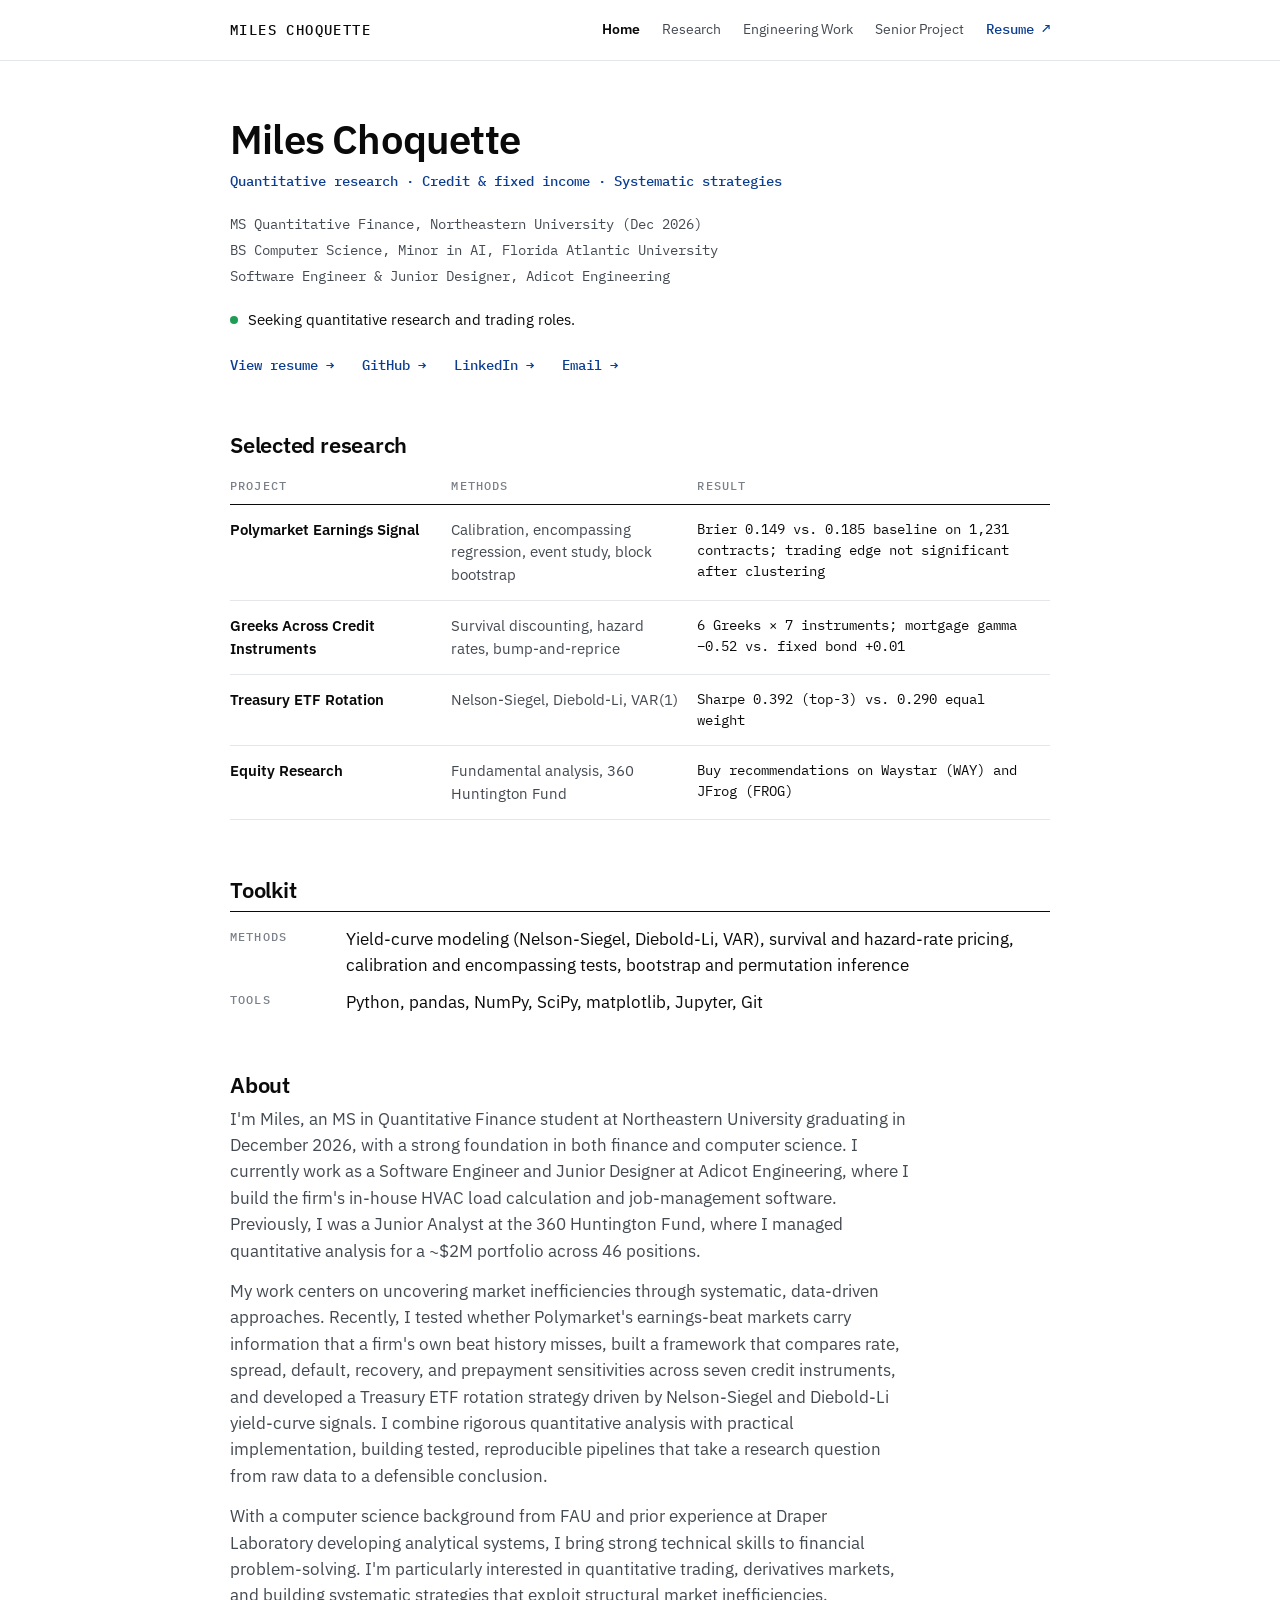
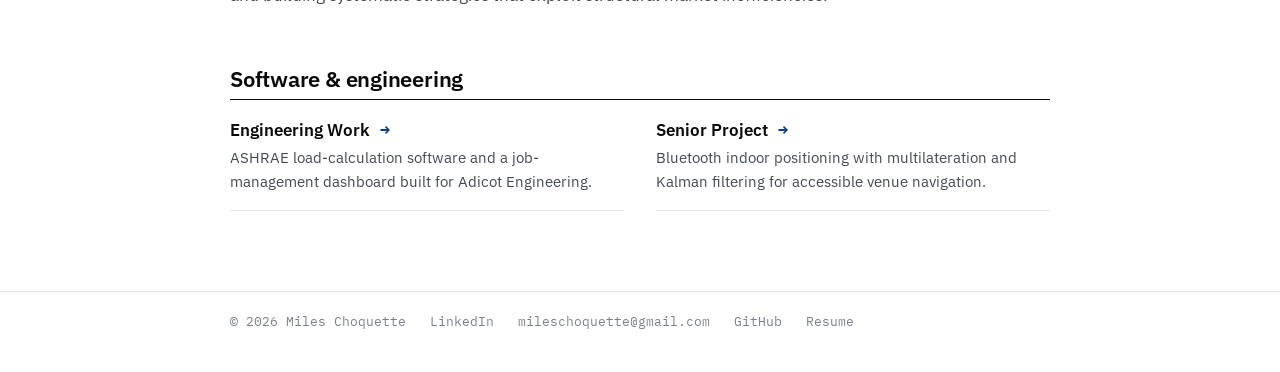
==== commit 6240ba24: "Remove Quantitative Portfolio Management section (repo now private) Drops the project article, its h" ====
--- a/index.html
+++ b/index.html
@@ -45,13 +45,12 @@
       <tr><td><a href="finance.html#polymarket">Polymarket Earnings Signal</a></td><td>Calibration, encompassing regression, event study, block bootstrap</td><td>Brier 0.149 vs. 0.185 baseline on 1,231 contracts; trading edge not significant after clustering</td></tr>
       <tr><td><a href="finance.html#credit-greeks">Greeks Across Credit Instruments</a></td><td>Survival discounting, hazard rates, bump-and-reprice</td><td>6 Greeks &times; 7 instruments; mortgage gamma &minus;0.52 vs. fixed bond +0.01</td></tr>
       <tr><td><a href="finance.html#ns-dl">Treasury ETF Rotation</a></td><td>Nelson-Siegel, Diebold-Li, VAR(1)</td><td>Sharpe 0.392 (top-3) vs. 0.290 equal weight</td></tr>
-      <tr><td><a href="finance.html#qpm">Return &amp; Volatility Dynamics</a></td><td>Fama-French factors, GARCH</td><td>Fat tails, negative skew, and volatility clustering across indices and industries</td></tr>
       <tr><td><a href="finance.html#equity">Equity Research</a></td><td>Fundamental analysis, 360 Huntington Fund</td><td>Buy recommendations on Waystar (WAY) and JFrog (FROG)</td></tr>
     </tbody>
   </table>
   <h2>Toolkit</h2>
   <dl class="toolkit">
-    <dt>Methods</dt><dd>Factor models, GARCH, yield-curve modeling (Nelson-Siegel, Diebold-Li, VAR), survival and hazard-rate pricing, calibration and encompassing tests, bootstrap and permutation inference</dd>
+    <dt>Methods</dt><dd>Yield-curve modeling (Nelson-Siegel, Diebold-Li, VAR), survival and hazard-rate pricing, calibration and encompassing tests, bootstrap and permutation inference</dd>
     <dt>Tools</dt><dd>Python, pandas, NumPy, SciPy, matplotlib, Jupyter, Git</dd>
   </dl>
   <section class="bio">
--- a/style.css
+++ b/style.css
@@ -1,23 +1,25 @@
-@import url("https://fonts.googleapis.com/css2?family=Source+Serif+4:ital,opsz,wght@0,8..60,400;0,8..60,600;1,8..60,400&family=IBM+Plex+Mono:wght@400;500&display=swap");
+@import url("https://fonts.googleapis.com/css2?family=IBM+Plex+Sans:wght@400;500;600&family=IBM+Plex+Mono:wght@400;500&display=swap");
 
 :root {
-  --bg: #f7f4ee;
-  --ink: #1f1d1a;
-  --ink-2: #4a4640;
-  --ink-3: #8b857b;
-  --rule: #d9d3c7;
-  --accent: #7a2a2a;
-  --serif: "Source Serif 4", Georgia, "Times New Roman", serif;
+  --bg: #ffffff;
+  --ink: #0a0a0a;
+  --ink-2: #444a52;
+  --ink-3: #7a8089;
+  --rule: #e4e6e9;
+  --panel: #f5f6f8;
+  --accent: #0b3d91;
+  --sans: "IBM Plex Sans", "Helvetica Neue", Arial, sans-serif;
   --mono: "IBM Plex Mono", ui-monospace, Menlo, monospace;
 }
 @media (prefers-color-scheme: dark) {
   :root {
-    --bg: #1b1a18;
-    --ink: #ebe6dc;
-    --ink-2: #c4bdb0;
-    --ink-3: #8b857b;
-    --rule: #3a3732;
-    --accent: #d99a8a;
+    --bg: #0b0d10;
+    --ink: #e8eaed;
+    --ink-2: #b4b9c0;
+    --ink-3: #7d838c;
+    --rule: #22262c;
+    --panel: #12161b;
+    --accent: #7aa7ff;
   }
 }
 
@@ -27,101 +29,103 @@
   margin: 0;
   background: var(--bg);
   color: var(--ink);
-  font: 18px/1.7 var(--serif);
+  font: 16.5px/1.6 var(--sans);
+  font-variant-numeric: tabular-nums;
 }
-a { color: var(--accent); text-decoration: underline; text-decoration-thickness: 1px; text-underline-offset: 3px; }
-a:hover { text-decoration-thickness: 2px; }
+a { color: var(--accent); text-decoration: none; }
+a:hover { text-decoration: underline; text-underline-offset: 3px; }
 img { max-width: 100%; height: auto; display: block; }
-.wrap { max-width: 760px; margin: 0 auto; padding: 0 20px; }
+.wrap { max-width: 860px; margin: 0 auto; padding: 0 20px; }
 
-/* header: plain masthead, not sticky */
-header .wrap { display: flex; align-items: baseline; justify-content: space-between; gap: 8px 28px; flex-wrap: wrap; padding-top: 36px; padding-bottom: 14px; background: linear-gradient(var(--ink), var(--ink)) center bottom / calc(100% - 40px) 1px no-repeat; }
-.brand { font-size: 22px; font-weight: 600; color: var(--ink); text-decoration: none; }
-nav { display: flex; gap: 6px 20px; flex-wrap: wrap; font: 13px/1.4 var(--mono); }
-nav a { color: var(--ink-2); text-decoration: none; }
-nav a:hover { color: var(--accent); }
-nav a[aria-current="page"] { color: var(--ink); text-decoration: underline; text-underline-offset: 5px; }
+/* header: full-width bar */
+header { border-bottom: 1px solid var(--rule); }
+header .wrap { display: flex; align-items: center; justify-content: space-between; gap: 8px 28px; flex-wrap: wrap; min-height: 60px; padding-top: 10px; padding-bottom: 10px; }
+.brand { font: 500 14px/1 var(--mono); text-transform: uppercase; letter-spacing: 0.1em; color: var(--ink); }
+.brand:hover { text-decoration: none; }
+nav { display: flex; gap: 6px 22px; flex-wrap: wrap; align-items: center; font: 14px/1.4 var(--sans); }
+nav a { color: var(--ink-2); }
+nav a:hover { color: var(--ink); text-decoration: none; }
+nav a[aria-current="page"] { color: var(--ink); font-weight: 600; }
 
-/* "buttons" read as text links with an arrow */
-.btn { font: 14px/1.4 var(--mono); color: var(--accent); text-decoration: none; }
+/* text links with arrows instead of buttons */
+.btn { font: 500 14px/1.4 var(--mono); color: var(--accent); }
 .btn::after { content: " \2192"; }
-.btn:hover { text-decoration: underline; }
-nav .btn { color: var(--accent); }
 nav .btn::after { content: " \2197"; }
 
-main { padding: 44px 0 72px; }
-h1 { font-size: 40px; line-height: 1.15; font-weight: 600; margin: 0 0 10px; letter-spacing: -0.015em; }
-h2 { font-size: 25px; line-height: 1.3; font-weight: 600; margin: 0 0 6px; }
-h3 { font-size: 18px; font-style: italic; font-weight: 400; color: var(--ink-2); margin: 22px 0 6px; }
-p { margin: 0 0 16px; }
-.lede { font-style: italic; color: var(--ink-2); font-size: 19px; margin-bottom: 36px; }
+main { padding: 56px 0 80px; }
+h1 { font-size: 40px; line-height: 1.1; font-weight: 600; letter-spacing: -0.02em; margin: 0 0 10px; }
+h2 { font-size: 22px; line-height: 1.3; font-weight: 600; letter-spacing: -0.01em; margin: 0 0 6px; }
+main h2 { margin-top: 56px; }
+h3 { font: 500 12px/1.4 var(--mono); text-transform: uppercase; letter-spacing: 0.1em; color: var(--ink-3); margin: 24px 0 8px; }
+p { margin: 0 0 14px; }
+.lede { color: var(--ink-2); font-size: 18px; margin-bottom: 40px; max-width: 62ch; }
 
-/* home */
-.hero { margin-bottom: 26px; }
-.creds { list-style: none; padding: 0; margin: 14px 0 0; font: 14px/1.8 var(--mono); color: var(--ink-2); }
-.actions { display: flex; gap: 8px 26px; flex-wrap: wrap; margin: 22px 0 8px; }
-.grid { border-top: 1px solid var(--rule); }
-.tile { display: block; padding: 18px 0; border-bottom: 1px solid var(--rule); text-decoration: none; color: var(--ink); }
-.tile strong { font-weight: 600; font-size: 20px; }
-.tile strong::after { content: " \2192"; color: var(--accent); }
-.tile span { display: block; color: var(--ink-2); font-size: 16px; }
-.tile:hover strong { color: var(--accent); }
+/* home hero */
+.hero { margin-bottom: 8px; }
+.tagline { font: 500 14px/1.5 var(--mono); color: var(--accent); margin: 0; }
+.creds { list-style: none; padding: 0; margin: 20px 0 0; font: 14px/1.85 var(--mono); color: var(--ink-2); }
+.seeking { margin: 18px 0 0; font-size: 15px; color: var(--ink); }
+.seeking::before { content: ""; display: inline-block; width: 8px; height: 8px; border-radius: 50%; background: #1f9d55; margin-right: 10px; vertical-align: 1px; }
+.actions { display: flex; gap: 8px 28px; flex-wrap: wrap; margin: 24px 0 0; }
+.bio p { max-width: 68ch; color: var(--ink-2); }
 
-/* projects: separated by rules, no boxes */
-.project { padding: 34px 0 30px; border-top: 1px solid var(--rule); }
-.project:first-of-type { border-top: 0; padding-top: 0; }
-.project ul { padding-left: 20px; margin: 0 0 16px; }
-.project li { margin-bottom: 6px; }
-.project li::marker { color: var(--ink-3); }
-.project .tags, .tags { list-style: none; padding: 0; margin: 0 0 14px; display: flex; flex-wrap: wrap; font: 13px/1.6 var(--mono); color: var(--ink-3); }
-.tags li { margin: 0; }
-.tags li + li::before { content: "\00b7"; margin: 0 8px; }
-.new { font: 12px var(--mono); color: var(--accent); margin-left: 10px; vertical-align: 3px; font-weight: 400; }
-.links { display: flex; flex-wrap: wrap; gap: 6px 26px; margin-top: 16px; }
-
-.gallery { display: grid; grid-template-columns: repeat(auto-fit, minmax(220px, 1fr)); gap: 14px; margin: 22px 0 6px; }
-.gallery a { display: block; background: #fff; border: 1px solid var(--rule); padding: 6px; }
-.gallery img { width: 100%; height: 180px; object-fit: contain; }
-.gallery.wide { grid-template-columns: 1fr; }
-.gallery.wide img { height: auto; }
-.section-label { margin: 56px 0 4px; padding-bottom: 8px; font-size: 14px; font-family: var(--mono); font-weight: 500; text-transform: uppercase; letter-spacing: 0.08em; color: var(--ink-3); border-bottom: 1px solid var(--ink); }
-.section-label + .project { border-top: 0; }
-
-footer .wrap { background: linear-gradient(var(--rule), var(--rule)) center top / calc(100% - 40px) 1px no-repeat; padding-top: 18px; padding-bottom: 40px; display: flex; gap: 6px 22px; flex-wrap: wrap; font: 13px/1.6 var(--mono); color: var(--ink-3); }
-footer a { color: var(--ink-3); }
-footer a:hover { color: var(--accent); }
-
-@media (max-width: 640px) {
-  body { font-size: 17px; }
-  h1 { font-size: 32px; }
-  header .wrap { padding-top: 24px; }
-  main { padding-top: 32px; }
-}
-
-/* quant positioning */
-body { font-variant-numeric: tabular-nums; }
-.tagline { font: 15px/1.5 var(--mono); color: var(--accent); margin: 0 0 4px; }
-.seeking { margin: 14px 0 0; font-style: italic; color: var(--ink-2); }
-main h2 { margin-top: 52px; }
-main .project h2, main .section-label { margin-top: 0; }
-
-.research { width: 100%; border-collapse: collapse; font-size: 15px; line-height: 1.5; border-top: 1px solid var(--ink); }
-.research th { font: 500 12px/1.4 var(--mono); text-transform: uppercase; letter-spacing: 0.08em; color: var(--ink-3); text-align: left; padding: 10px 14px 8px 0; border-bottom: 1px solid var(--rule); }
-.research td { padding: 12px 14px 12px 0; border-bottom: 1px solid var(--rule); vertical-align: top; }
-.research td:first-child { width: 28%; font-weight: 600; }
-.research td:first-child a { color: var(--ink); text-decoration: none; }
+/* research table */
+.research { width: 100%; border-collapse: collapse; font-size: 15px; line-height: 1.5; }
+.research th { font: 500 11.5px/1.4 var(--mono); text-transform: uppercase; letter-spacing: 0.1em; color: var(--ink-3); text-align: left; padding: 12px 16px 10px 0; border-bottom: 1px solid var(--ink); }
+.research td { padding: 14px 16px 14px 0; border-bottom: 1px solid var(--rule); vertical-align: top; }
+.research td:first-child { width: 27%; font-weight: 600; }
+.research td:first-child a { color: var(--ink); }
 .research td:first-child a:hover { color: var(--accent); }
 .research td:nth-child(2) { width: 30%; color: var(--ink-2); }
 .research td:last-child { font: 13.5px/1.55 var(--mono); }
+.research tbody tr:hover { background: var(--panel); }
 
-.toolkit { display: grid; grid-template-columns: 90px 1fr; gap: 8px 16px; margin: 0; border-top: 1px solid var(--ink); padding-top: 14px; }
-.toolkit dt { font: 500 12px/1.9 var(--mono); text-transform: uppercase; letter-spacing: 0.08em; color: var(--ink-3); }
-.toolkit dd { margin: 0; font-size: 16px; }
+.toolkit { display: grid; grid-template-columns: 96px 1fr; gap: 10px 20px; margin: 0; padding-top: 14px; border-top: 1px solid var(--ink); }
+.toolkit dt { font: 500 11.5px/1.95 var(--mono); text-transform: uppercase; letter-spacing: 0.1em; color: var(--ink-3); }
+.toolkit dd { margin: 0; }
 
-.metrics { font: 13.5px/1.6 var(--mono); color: var(--ink); background: rgba(122, 42, 42, 0.06); border-left: 2px solid var(--accent); padding: 8px 12px; margin: 0 0 18px; }
-@media (prefers-color-scheme: dark) { .metrics { background: rgba(217, 154, 138, 0.08); } }
+/* section tiles */
+.grid { display: grid; grid-template-columns: repeat(auto-fit, minmax(260px, 1fr)); gap: 0 32px; border-top: 1px solid var(--ink); }
+.tile { display: block; padding: 16px 0; border-bottom: 1px solid var(--rule); color: var(--ink); }
+.tile:hover { text-decoration: none; }
+.tile strong { font-weight: 600; }
+.tile strong::after { content: " \2192"; color: var(--accent); font-family: var(--mono); }
+.tile span { display: block; color: var(--ink-2); font-size: 15px; margin-top: 2px; }
+.tile:hover strong { color: var(--accent); }
+
+/* project write-ups */
+.project { padding: 40px 0 34px; border-top: 1px solid var(--rule); }
+.project:first-of-type { border-top: 0; padding-top: 0; }
+.project h2 { margin-top: 0; }
+.project p, .project ul { max-width: 72ch; }
+.project ul { padding-left: 20px; margin: 0 0 14px; }
+.project li { margin-bottom: 6px; }
+.project li::marker { color: var(--ink-3); }
+.project .tags, .tags { list-style: none; padding: 0; margin: 0 0 14px; display: flex; flex-wrap: wrap; font: 12.5px/1.6 var(--mono); color: var(--ink-3); text-transform: lowercase; }
+.tags li { margin: 0; }
+.tags li + li::before { content: "/"; margin: 0 8px; color: var(--ink-3); opacity: 0.5; }
+.metrics { font: 13.5px/1.6 var(--mono); background: var(--panel); border-left: 2px solid var(--accent); padding: 10px 14px; margin: 0 0 20px; max-width: none !important; }
+.new { font: 500 11px/1 var(--mono); text-transform: uppercase; letter-spacing: 0.1em; color: var(--accent); border: 1px solid var(--accent); padding: 3px 6px; margin-left: 12px; vertical-align: 4px; }
+.links { display: flex; flex-wrap: wrap; gap: 6px 28px; margin-top: 18px; }
+
+.gallery { display: grid; grid-template-columns: repeat(auto-fit, minmax(220px, 1fr)); gap: 12px; margin: 22px 0 4px; }
+.gallery a { display: block; border: 1px solid var(--rule); background: #fff; }
+.gallery a:hover { border-color: var(--accent); }
+.gallery img { width: 100%; height: 190px; object-fit: contain; }
+.gallery.wide { grid-template-columns: 1fr; }
+.gallery.wide img { height: auto; }
+.section-label { margin: 64px 0 0; padding-bottom: 10px; font: 500 12px/1.4 var(--mono); text-transform: uppercase; letter-spacing: 0.1em; color: var(--ink-3); border-bottom: 1px solid var(--ink); }
+.section-label + .project { border-top: 0; }
+
+footer { border-top: 1px solid var(--rule); }
+footer .wrap { padding-top: 20px; padding-bottom: 40px; display: flex; gap: 6px 24px; flex-wrap: wrap; font: 13px/1.6 var(--mono); color: var(--ink-3); }
+footer a { color: var(--ink-3); }
+footer a:hover { color: var(--accent); text-decoration: none; }
 
 @media (max-width: 640px) {
+  body { font-size: 16px; }
+  h1 { font-size: 32px; }
+  main { padding-top: 36px; }
   .research thead { display: none; }
   .research tr { display: block; padding: 12px 0; border-bottom: 1px solid var(--rule); }
   .research td { display: block; width: auto !important; padding: 2px 0; border: 0; }
